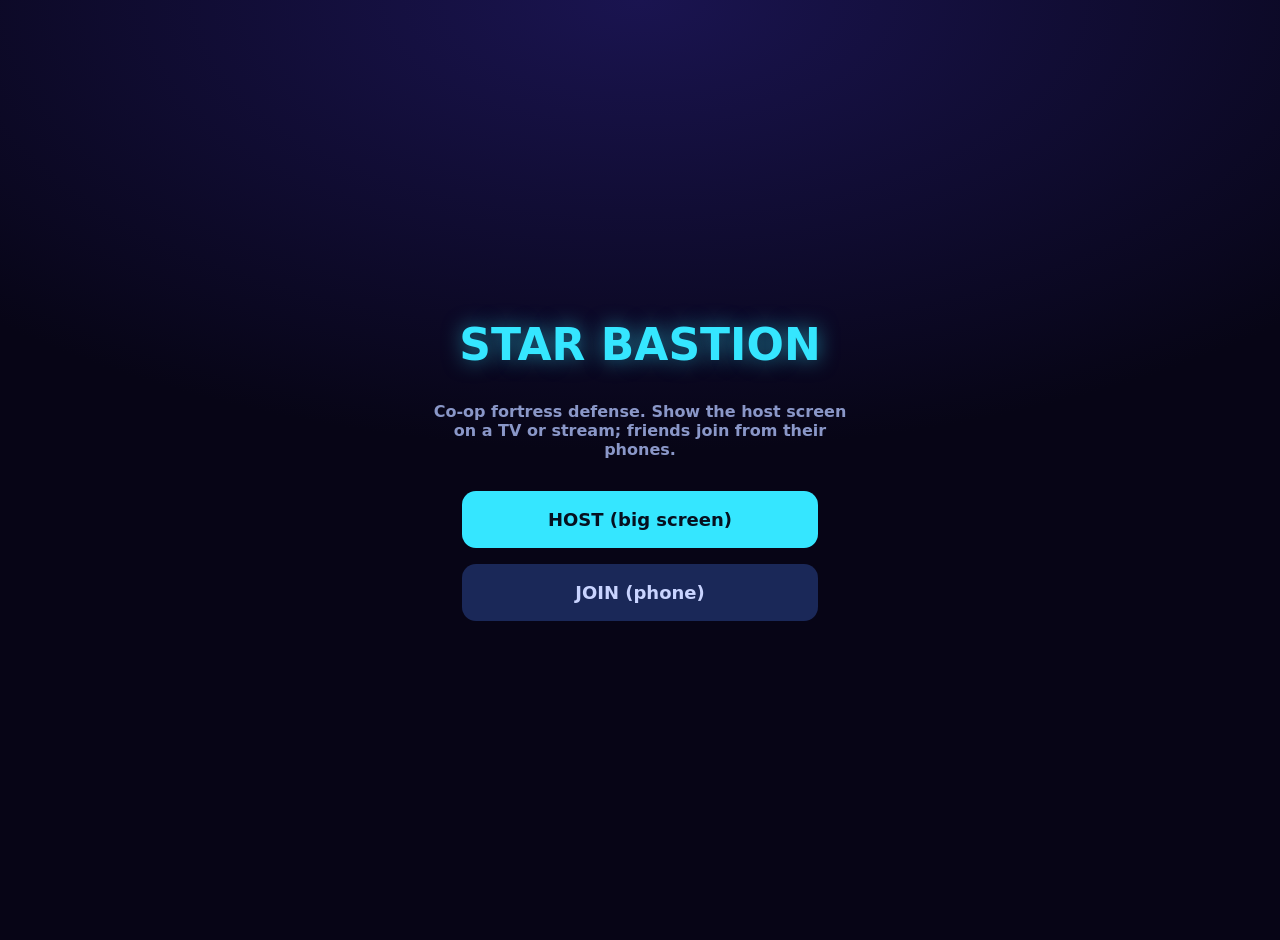
==== index.html @ b48db536 "Star Bastion Co-op: host screen, phone controller, Supabase broadcast net Co-Authored-By: Claude Son" ====
<!DOCTYPE html>
<html lang="en"><head><meta charset="utf-8"><meta name="viewport" content="width=device-width,initial-scale=1">
<link rel="manifest" href="manifest.webmanifest"><title>Star Bastion Co-op</title>
<style>
body{margin:0;min-height:100vh;display:flex;flex-direction:column;align-items:center;justify-content:center;gap:16px;background:radial-gradient(120% 80% at 50% 0,#1a1450,#070516 60%);color:#e8eeff;font:600 16px system-ui,sans-serif;text-align:center;padding:20px}
h1{font-size:44px;margin:0;color:#35e6ff;text-shadow:0 0 20px #35e6ff88}
a{display:block;width:min(320px,90vw);padding:18px;border-radius:14px;background:#35e6ff;color:#06101f;font-weight:800;text-decoration:none;font-size:18px}
a.s{background:#1a2858;color:#c9d4ff}
p{color:#8a97c8;max-width:420px}
</style></head><body>
<h1>STAR BASTION</h1><p>Co-op fortress defense. Show the host screen on a TV or stream; friends join from their phones.</p>
<a href="host.html">HOST (big screen)</a>
<a class="s" href="play.html">JOIN (phone)</a>
</body></html>
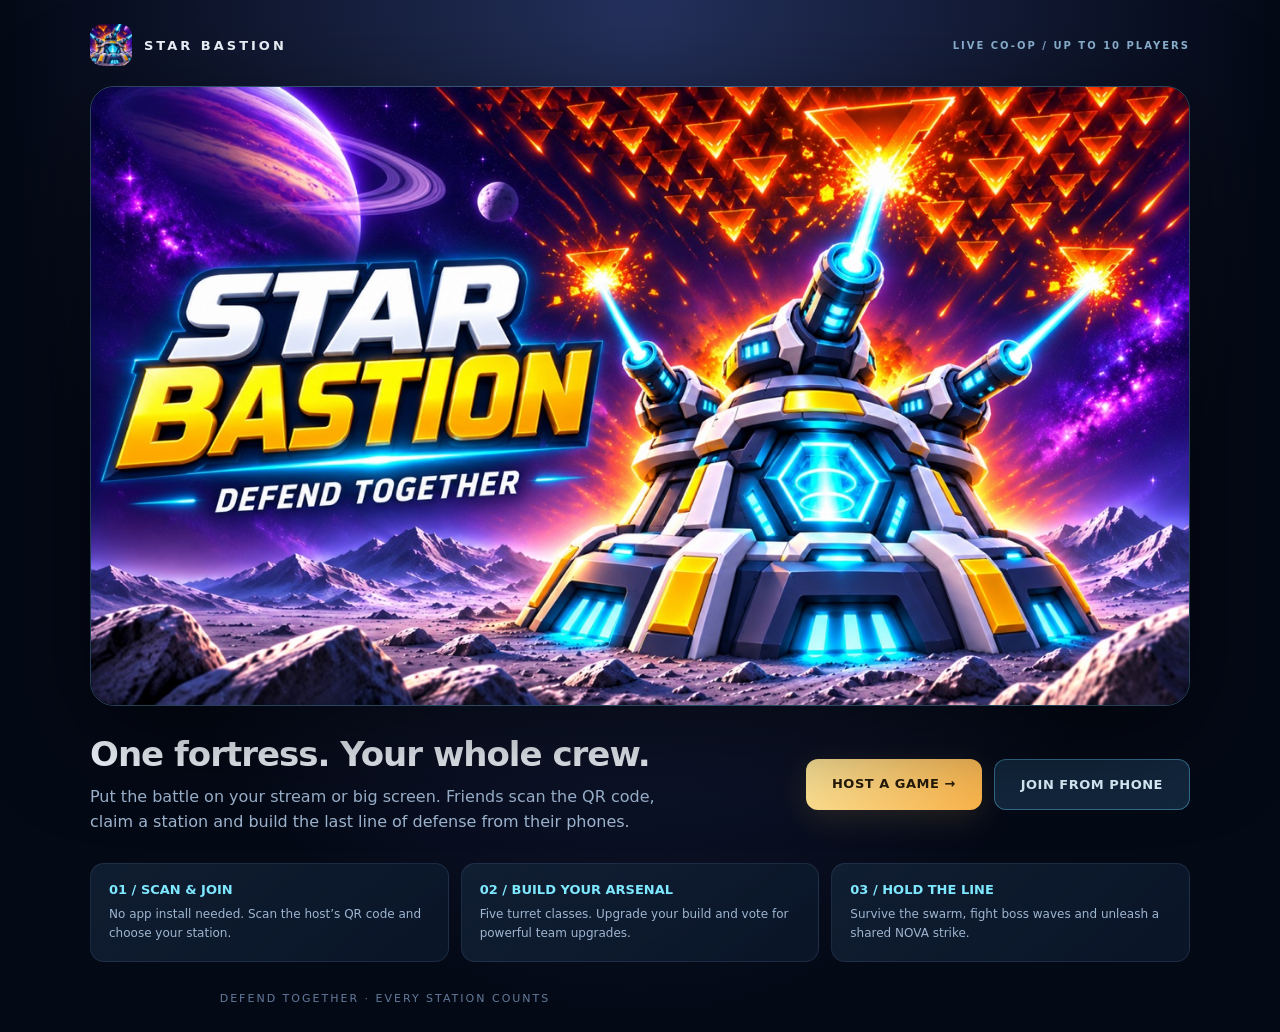
==== commit a0c540b9: "Redesign Star Bastion with premium co-op art and arcade audio" ====
--- a/index.html
+++ b/index.html
@@ -1,14 +1,3 @@
-<!DOCTYPE html>
-<html lang="en"><head><meta charset="utf-8"><meta name="viewport" content="width=device-width,initial-scale=1">
-<link rel="manifest" href="manifest.webmanifest"><title>Star Bastion Co-op</title>
-<style>
-body{margin:0;min-height:100vh;display:flex;flex-direction:column;align-items:center;justify-content:center;gap:16px;background:radial-gradient(120% 80% at 50% 0,#1a1450,#070516 60%);color:#e8eeff;font:600 16px system-ui,sans-serif;text-align:center;padding:20px}
-h1{font-size:44px;margin:0;color:#35e6ff;text-shadow:0 0 20px #35e6ff88}
-a{display:block;width:min(320px,90vw);padding:18px;border-radius:14px;background:#35e6ff;color:#06101f;font-weight:800;text-decoration:none;font-size:18px}
-a.s{background:#1a2858;color:#c9d4ff}
-p{color:#8a97c8;max-width:420px}
-</style></head><body>
-<h1>STAR BASTION</h1><p>Co-op fortress defense. Show the host screen on a TV or stream; friends join from their phones.</p>
-<a href="host.html">HOST (big screen)</a>
-<a class="s" href="play.html">JOIN (phone)</a>
-</body></html>
+<!DOCTYPE html><html lang="en"><head><meta charset="utf-8"><meta name="viewport" content="width=device-width,initial-scale=1"><meta name="theme-color" content="#040916"><meta name="description" content="Defend together. Scan the QR, claim a station, build your arsenal and survive the swarm in Star Bastion co-op."><link rel="manifest" href="manifest.webmanifest"><link rel="icon" href="assets/art/icon-192-v2.png"><link rel="apple-touch-icon" href="assets/art/icon-192-v2.png"><title>Star Bastion · Defend Together</title><link rel="stylesheet" href="premium.css"><meta property="og:title" content="Star Bastion · Defend Together"><meta property="og:description" content="One fortress. Up to ten defenders. Join from your phone."><meta property="og:image" content="assets/art/star-bastion-thumbnail-1280x720.jpg"><style>
+body{margin:0;min-height:100dvh;background:radial-gradient(ellipse at 50% 0,#25315d,#040916 70%);color:#f2f7ff;font:16px system-ui;display:grid;place-items:center;padding:24px}main{max-width:1100px;width:100%}header{display:flex;align-items:center;gap:12px;margin-bottom:20px}header img{width:42px;height:42px;border-radius:12px}header strong{letter-spacing:3px;font-size:13px}header span{margin-left:auto;font:700 10px system-ui;letter-spacing:2px;color:#8bb2d1}figure{margin:0;position:relative;border-radius:24px;overflow:hidden;border:1px solid #80d9ff44;box-shadow:0 25px 100px #0008}figure img{display:block;width:100%;height:auto}h1{position:absolute;width:1px;height:1px;overflow:hidden;clip-path:inset(50%)}.brief{display:flex;justify-content:space-between;align-items:center;gap:24px;margin:28px 0}h2{font-size:clamp(24px,3vw,34px);letter-spacing:-1px;margin:0 0 10px}p{color:#9eb5d0;line-height:1.6;margin:0;max-width:590px}nav{display:flex;gap:12px;flex-shrink:0}nav a{display:block;text-decoration:none;text-align:center;padding:17px 26px;border-radius:12px;font-weight:800;letter-spacing:.5px;font-size:13px}nav a:first-child{background:linear-gradient(120deg,#ffe79b,#ffb64b);color:#261b09;box-shadow:0 8px 32px #ffbb4722}nav a:last-child{background:#12263c;border:1px solid #62d5ff66;color:#dcf5ff}.features{display:grid;grid-template-columns:repeat(3,1fr);gap:12px}.features div{padding:18px;border:1px solid #a5c9ff1c;border-radius:14px;background:linear-gradient(140deg,#182b4299,#0a1528)}.features b{display:block;font-size:13px;color:#7ee8ff;margin-bottom:8px}.features p{font-size:12px}.footer{text-align:center;margin-top:28px;color:#627a9a;font-size:11px;letter-spacing:2px}@media(max-width:760px){body{padding:16px}.brief{display:block}nav{margin-top:20px}nav a{flex:1;padding:17px 12px}.features{grid-template-columns:1fr}header span{font-size:8px;letter-spacing:1px}figure{border-radius:16px}.footer{letter-spacing:1px}}
+</style></head><body><main><header><img src="assets/art/icon-192-v2.png" alt=""><strong>STAR BASTION</strong><span>LIVE CO-OP / UP TO 10 PLAYERS</span></header><figure><img src="assets/art/star-bastion-thumbnail-1280x720.jpg" width="1280" height="720" alt="Star Bastion fortress firing cyan lasers at an orange enemy swarm"><h1>Star Bastion — Defend Together</h1></figure><section class="brief"><div><h2>One fortress. Your whole crew.</h2><p>Put the battle on your stream or big screen. Friends scan the QR code, claim a station and build the last line of defense from their phones.</p></div><nav aria-label="Play Star Bastion"><a href="host.html">HOST A GAME →</a><a href="play.html">JOIN FROM PHONE</a></nav></section><section class="features" aria-label="Game features"><div><b>01 / SCAN & JOIN</b><p>No app install needed. Scan the host’s QR code and choose your station.</p></div><div><b>02 / BUILD YOUR ARSENAL</b><p>Five turret classes. Upgrade your build and vote for powerful team upgrades.</p></div><div><b>03 / HOLD THE LINE</b><p>Survive the swarm, fight boss waves and unleash a shared NOVA strike.</p></div></section><p class="footer">DEFEND TOGETHER · EVERY STATION COUNTS</p></main></body></html>
--- a/premium.css
+++ b/premium.css
@@ -0,0 +1,8 @@
+:root{--ink:#040916;--panel:#0b1730;--cyan:#68eaff;--gold:#ffd16b;--muted:#93a6c9;color-scheme:dark}*{box-sizing:border-box}button,a,input{touch-action:manipulation}button:focus-visible,a:focus-visible,input:focus-visible,summary:focus-visible{outline:3px solid var(--gold);outline-offset:4px}button{transition:filter .18s,transform .18s}button:hover{filter:brightness(1.14)}button:disabled{cursor:not-allowed}button:active{transform:translateY(1px)}
+.audio-panel{position:fixed;right:14px;bottom:14px;z-index:50;font:700 11px system-ui;color:#dceeff;letter-spacing:1px}.audio-panel summary{cursor:pointer;list-style:none;padding:11px 14px;border:1px solid #76dfff55;border-radius:24px;background:#071327eF;box-shadow:0 6px 30px #0008}.audio-options{position:absolute;bottom:46px;right:0;display:grid;gap:10px;width:220px;background:#09172ff5;border:1px solid #5edcff55;border-radius:16px;padding:16px;box-shadow:0 15px 60px #0009;letter-spacing:0}.audio-options button{padding:10px;border:1px solid #61e7ff55;border-radius:9px;background:#142b47;color:#d9f9ff;font:700 12px system-ui}.audio-options button[aria-pressed=true]{color:#72f6cb}.audio-options label{font:600 12px system-ui;display:grid;gap:8px}.audio-options input{width:100%;margin:0;padding:0;accent-color:#68eaff}.audio-options small{font:11px system-ui;color:#91a6c9}.audio-options [hidden]{display:none}
+/* Phone controller */
+body.controller{background:radial-gradient(ellipse at 10% 0,#26315599,transparent 65%),radial-gradient(ellipse at 100% 60%,#44207045,transparent 60%),#040916;color:#edf5ff}.controller .scr{max-width:540px;margin:auto;padding:36px 18px 74px}.controller h1{letter-spacing:-1px;font-weight:900;color:#f2f8ff;text-shadow:0 0 22px #41cfff44}.controller .sub{line-height:1.5;color:#a3b8d8}.controller #s-join{justify-content:center;padding-top:28px}.controller .join-art{width:min(240px,60vw);aspect-ratio:1;object-fit:contain;align-self:center;margin:-30px auto -8px;filter:drop-shadow(0 0 40px #47caff22);border-radius:24px}.controller #s-join h1{text-align:center;font-size:36px;margin-top:10px}.controller #s-join>.sub{text-align:center;margin-bottom:28px;letter-spacing:2px;text-transform:uppercase;font-size:11px}.controller input{background:#08172b;border:1px solid #345374;color:#fff;box-shadow:inset 0 1px 8px #0004;border-radius:12px;min-height:54px}.controller input:focus{border-color:#66dfff;outline:none;box-shadow:0 0 0 3px #59dfff22}.controller #goJoin,.controller #novaBtn{background:linear-gradient(120deg,#ffe29a,#ffb749);color:#261b0a;border:1px solid #ffe8ac;box-shadow:0 5px 25px #ffb63733;letter-spacing:1px;font-size:15px}.controller #chip{border:1px solid #6382b455;background:#081427ed;max-width:80vw;overflow:hidden;text-overflow:ellipsis;white-space:nowrap}.controller .st{background:linear-gradient(145deg,#142541,#080f22);border-width:1px;padding:20px 8px;box-shadow:inset 0 1px #ffffff12,0 8px 24px #0003}.controller .st.taken{opacity:.45}.controller .big{font-size:24px}.controller #en{color:#ffd16b}.controller .sl{min-height:136px;background:linear-gradient(145deg,#14284599,#060d1f);border-width:1px;box-shadow:inset 0 1px #ffffff0b;cursor:pointer}.controller .sl img{width:74px;height:74px;filter:drop-shadow(0 4px 6px #0009)}.controller #sheet{left:max(0px,calc((100vw - 540px)/2));right:max(0px,calc((100vw - 540px)/2));max-height:84dvh;overflow:auto;background:linear-gradient(160deg,#13263c,#071023);box-shadow:0 -20px 80px #000a;border-top-color:#ffd16b}.controller .opt{border-width:1px;background:#0d1b31;cursor:pointer}.controller .opt img{width:58px;height:58px}.controller .bar{height:21px;border:1px solid #ffffff18;background:#060c19;box-shadow:inset 0 2px 5px #0008}.controller .bar b{line-height:19px;color:#fff;text-shadow:0 1px 2px #000}.controller #bfw{box-shadow:0 8px 30px #0006;border-color:#376075}.controller .card{cursor:pointer;background:linear-gradient(135deg,#142641,#080f22);border-width:1px;box-shadow:0 10px 35px #0005}.controller .card.sel{box-shadow:0 0 0 2px #ffd16b,0 10px 40px #ffbc3a22}.controller #rdy{background:linear-gradient(120deg,#183954,#0e2543);border:1px solid #6adfff77}.controller #chg{border:1px solid #344864;background:#0c182b;color:#a1b6d3}.controller #novaBtn{animation:nova-pulse 1.5s ease-in-out infinite}@keyframes nova-pulse{50%{box-shadow:0 0 30px #ffc44a77}}
+/* Host tools */
+.host-tools{position:fixed;left:16px;bottom:14px;z-index:40;display:flex;gap:7px;flex-wrap:wrap;max-width:calc(100vw - 155px);font:700 11px system-ui}.host-tools button{font:inherit;background:linear-gradient(160deg,#122c49f5,#071326f5);color:#d9edff;border:1px solid #6addff55;border-radius:20px;padding:10px 15px;box-shadow:0 4px 18px #0006;cursor:pointer}.host-tools button.primary{background:linear-gradient(110deg,#ffe398,#ffb64b);color:#21170a;border-color:#ffdfa0}.host-tools button[aria-pressed=true]{box-shadow:0 0 0 2px #ffe096;color:#ffe096}.host-tools [hidden]{display:none!important}.host-tools .arcade-hint{color:#d9edff;align-self:center;padding:7px;background:#071326d9;border-radius:12px;font-weight:500}
+@media(max-width:600px){.host-tools{bottom:58px;left:8px;gap:4px;max-width:95vw}.host-tools button{padding:8px 10px;font-size:10px}.host-tools .arcade-hint{display:none}.controller .scr{padding-top:38px}.audio-panel{right:10px;bottom:10px}.controller #slots{gap:7px}.controller .sl{min-height:128px}}
+@media(prefers-reduced-motion:reduce){button,.bar i{transition:none}.controller #novaBtn{animation:none}}
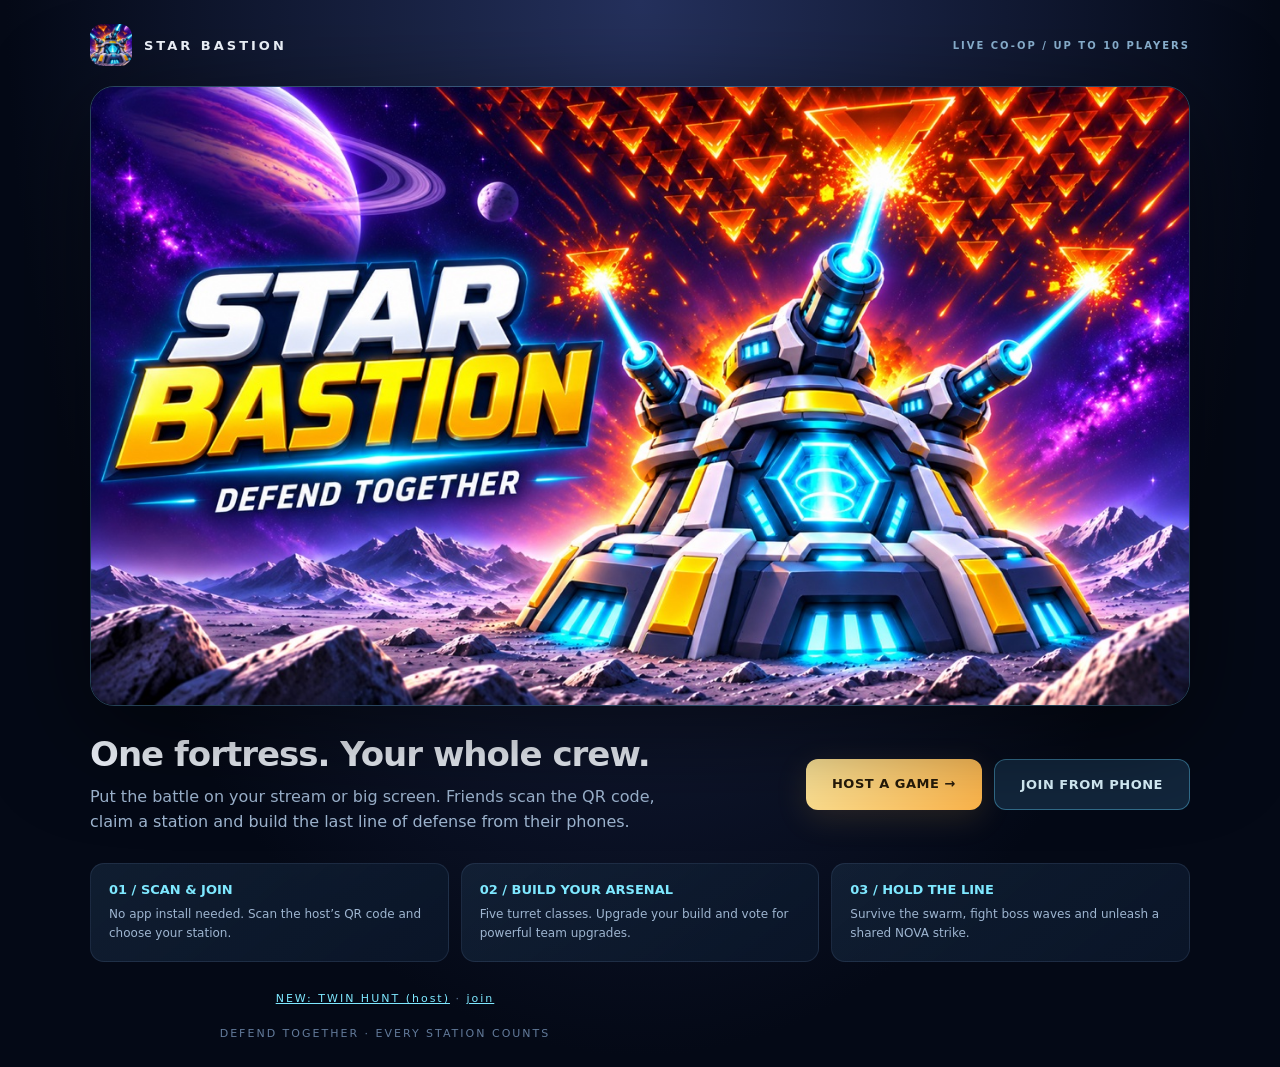
==== commit 0963f8e2: "Twin Hunt: co-op find-the-identical-pair game (host + phone, shared levels, hints, QR join) Co-Autho" ====
--- a/index.html
+++ b/index.html
@@ -1,3 +1,3 @@
 <!DOCTYPE html><html lang="en"><head><meta charset="utf-8"><meta name="viewport" content="width=device-width,initial-scale=1"><meta name="theme-color" content="#040916"><meta name="description" content="Defend together. Scan the QR, claim a station, build your arsenal and survive the swarm in Star Bastion co-op."><link rel="manifest" href="manifest.webmanifest"><link rel="icon" href="assets/art/icon-192-v2.png"><link rel="apple-touch-icon" href="assets/art/icon-192-v2.png"><title>Star Bastion · Defend Together</title><link rel="stylesheet" href="premium.css"><meta property="og:title" content="Star Bastion · Defend Together"><meta property="og:description" content="One fortress. Up to ten defenders. Join from your phone."><meta property="og:image" content="assets/art/star-bastion-thumbnail-1280x720.jpg"><style>
 body{margin:0;min-height:100dvh;background:radial-gradient(ellipse at 50% 0,#25315d,#040916 70%);color:#f2f7ff;font:16px system-ui;display:grid;place-items:center;padding:24px}main{max-width:1100px;width:100%}header{display:flex;align-items:center;gap:12px;margin-bottom:20px}header img{width:42px;height:42px;border-radius:12px}header strong{letter-spacing:3px;font-size:13px}header span{margin-left:auto;font:700 10px system-ui;letter-spacing:2px;color:#8bb2d1}figure{margin:0;position:relative;border-radius:24px;overflow:hidden;border:1px solid #80d9ff44;box-shadow:0 25px 100px #0008}figure img{display:block;width:100%;height:auto}h1{position:absolute;width:1px;height:1px;overflow:hidden;clip-path:inset(50%)}.brief{display:flex;justify-content:space-between;align-items:center;gap:24px;margin:28px 0}h2{font-size:clamp(24px,3vw,34px);letter-spacing:-1px;margin:0 0 10px}p{color:#9eb5d0;line-height:1.6;margin:0;max-width:590px}nav{display:flex;gap:12px;flex-shrink:0}nav a{display:block;text-decoration:none;text-align:center;padding:17px 26px;border-radius:12px;font-weight:800;letter-spacing:.5px;font-size:13px}nav a:first-child{background:linear-gradient(120deg,#ffe79b,#ffb64b);color:#261b09;box-shadow:0 8px 32px #ffbb4722}nav a:last-child{background:#12263c;border:1px solid #62d5ff66;color:#dcf5ff}.features{display:grid;grid-template-columns:repeat(3,1fr);gap:12px}.features div{padding:18px;border:1px solid #a5c9ff1c;border-radius:14px;background:linear-gradient(140deg,#182b4299,#0a1528)}.features b{display:block;font-size:13px;color:#7ee8ff;margin-bottom:8px}.features p{font-size:12px}.footer{text-align:center;margin-top:28px;color:#627a9a;font-size:11px;letter-spacing:2px}@media(max-width:760px){body{padding:16px}.brief{display:block}nav{margin-top:20px}nav a{flex:1;padding:17px 12px}.features{grid-template-columns:1fr}header span{font-size:8px;letter-spacing:1px}figure{border-radius:16px}.footer{letter-spacing:1px}}
-</style></head><body><main><header><img src="assets/art/icon-192-v2.png" alt=""><strong>STAR BASTION</strong><span>LIVE CO-OP / UP TO 10 PLAYERS</span></header><figure><img src="assets/art/star-bastion-thumbnail-1280x720.jpg" width="1280" height="720" alt="Star Bastion fortress firing cyan lasers at an orange enemy swarm"><h1>Star Bastion — Defend Together</h1></figure><section class="brief"><div><h2>One fortress. Your whole crew.</h2><p>Put the battle on your stream or big screen. Friends scan the QR code, claim a station and build the last line of defense from their phones.</p></div><nav aria-label="Play Star Bastion"><a href="host.html">HOST A GAME →</a><a href="play.html">JOIN FROM PHONE</a></nav></section><section class="features" aria-label="Game features"><div><b>01 / SCAN & JOIN</b><p>No app install needed. Scan the host’s QR code and choose your station.</p></div><div><b>02 / BUILD YOUR ARSENAL</b><p>Five turret classes. Upgrade your build and vote for powerful team upgrades.</p></div><div><b>03 / HOLD THE LINE</b><p>Survive the swarm, fight boss waves and unleash a shared NOVA strike.</p></div></section><p class="footer">DEFEND TOGETHER · EVERY STATION COUNTS</p></main></body></html>
+</style></head><body><main><header><img src="assets/art/icon-192-v2.png" alt=""><strong>STAR BASTION</strong><span>LIVE CO-OP / UP TO 10 PLAYERS</span></header><figure><img src="assets/art/star-bastion-thumbnail-1280x720.jpg" width="1280" height="720" alt="Star Bastion fortress firing cyan lasers at an orange enemy swarm"><h1>Star Bastion — Defend Together</h1></figure><section class="brief"><div><h2>One fortress. Your whole crew.</h2><p>Put the battle on your stream or big screen. Friends scan the QR code, claim a station and build the last line of defense from their phones.</p></div><nav aria-label="Play Star Bastion"><a href="host.html">HOST A GAME →</a><a href="play.html">JOIN FROM PHONE</a></nav></section><section class="features" aria-label="Game features"><div><b>01 / SCAN & JOIN</b><p>No app install needed. Scan the host’s QR code and choose your station.</p></div><div><b>02 / BUILD YOUR ARSENAL</b><p>Five turret classes. Upgrade your build and vote for powerful team upgrades.</p></div><div><b>03 / HOLD THE LINE</b><p>Survive the swarm, fight boss waves and unleash a shared NOVA strike.</p></div></section><p class="footer"><a href="twin/host.html" style="color:#7ee8ff">NEW: TWIN HUNT (host)</a> · <a href="twin/play.html" style="color:#7ee8ff">join</a><br><br>DEFEND TOGETHER · EVERY STATION COUNTS</p></main></body></html>
--- a/premium.css
+++ b/premium.css
@@ -6,3 +6,28 @@
 .host-tools{position:fixed;left:16px;bottom:14px;z-index:40;display:flex;gap:7px;flex-wrap:wrap;max-width:calc(100vw - 155px);font:700 11px system-ui}.host-tools button{font:inherit;background:linear-gradient(160deg,#122c49f5,#071326f5);color:#d9edff;border:1px solid #6addff55;border-radius:20px;padding:10px 15px;box-shadow:0 4px 18px #0006;cursor:pointer}.host-tools button.primary{background:linear-gradient(110deg,#ffe398,#ffb64b);color:#21170a;border-color:#ffdfa0}.host-tools button[aria-pressed=true]{box-shadow:0 0 0 2px #ffe096;color:#ffe096}.host-tools [hidden]{display:none!important}.host-tools .arcade-hint{color:#d9edff;align-self:center;padding:7px;background:#071326d9;border-radius:12px;font-weight:500}
 @media(max-width:600px){.host-tools{bottom:58px;left:8px;gap:4px;max-width:95vw}.host-tools button{padding:8px 10px;font-size:10px}.host-tools .arcade-hint{display:none}.controller .scr{padding-top:38px}.audio-panel{right:10px;bottom:10px}.controller #slots{gap:7px}.controller .sl{min-height:128px}}
 @media(prefers-reduced-motion:reduce){button,.bar i{transition:none}.controller #novaBtn{animation:none}}
+
+.host-tools select{font:700 11px system-ui;max-width:190px;border:1px solid #6addff55;border-radius:20px;background:#09172ff2;color:#d9edff;padding:8px 12px;cursor:pointer;box-shadow:0 4px 18px #0006}.host-tools select:focus-visible{outline:3px solid #ffd16b;outline-offset:3px}.controller .sector-strip{display:flex;justify-content:space-between;gap:8px;margin:12px 0 -3px;font-size:9px;letter-spacing:1.2px;color:#8fa8c7}.sector-strip strong{font-weight:700;letter-spacing:.5px}@media(max-width:600px){.host-tools select{font-size:10px;max-width:170px}}
+/* Android's flex layout must scroll the controls, never squash the battlefield. */
+.controller #s-play{overflow-y:auto;overscroll-behavior-y:contain;scroll-padding-bottom:24px}
+.controller #s-play>*,.controller #bfw{flex-shrink:0}
+.controller #bfw{flex:0 0 auto;width:100%;aspect-ratio:80/41;min-height:160px;position:relative}
+.controller #bf{display:block;width:100%;height:auto;aspect-ratio:80/41}
+
+.controller .battle-view-tools{display:flex;justify-content:space-between;align-items:center;gap:8px;margin:7px 0 -3px}.battle-view-tools span{font:10px system-ui;color:#91abc8}.controller #battleView{font:700 10px system-ui;padding:8px 10px;min-height:32px;border:1px solid #64dbff55;background:#10243b;color:#9cecff;border-radius:8px}.controller #bfw,.controller #bf{transition:none}
+
+/* Battle-first phone layout: controls stay available without covering the action. */
+.controller #s-play{overflow:hidden;padding-bottom:max(10px,env(safe-area-inset-bottom));gap:0}
+.controller #s-play #bfw{flex:1 1 180px;min-height:180px;aspect-ratio:auto;margin-top:8px}
+.controller #s-play #bf{width:100%;height:100%;aspect-ratio:auto;position:absolute;inset:0}
+.controller .battle-actions{display:flex;gap:8px;margin-top:10px;flex-shrink:0}
+.controller .battle-actions button{flex:1;min-height:48px;margin:0!important;font-size:12px!important;padding:10px!important}
+.controller #upgradesBtn{background:linear-gradient(135deg,#15334c,#0b1d34);border:1px solid #6adfff77;color:#b8f0ff}
+.controller #upgradePanel{position:absolute;z-index:12;left:10px;right:10px;bottom:max(70px,calc(env(safe-area-inset-bottom) + 64px));max-height:72%;overflow-y:auto;padding:12px;background:linear-gradient(145deg,#13283f,#061020);border:1px solid #4e99b5;border-radius:18px;box-shadow:0 -12px 50px #000b}
+.controller #upgradePanel[hidden]{display:none}
+.controller .upgrade-heading{display:flex;align-items:center;justify-content:space-between;color:#a5dcf4;font-size:11px;letter-spacing:1px}
+.controller #closeUpgrades{padding:8px 13px;min-height:36px}
+.controller #upgradePanel #slots{margin:8px 0}.controller #upgradePanel .sl{min-height:112px}.controller #upgradePanel .sl img{width:58px;height:58px}
+@media(max-height:600px){.controller #s-play{padding-top:max(22px,env(safe-area-inset-top))}.controller #s-play .sector-strip{margin-top:6px}.controller .battle-view-tools span{max-width:48%}.controller .battle-actions button{min-height:42px}}
+
+#playerAdmin{position:fixed;z-index:60;left:16px;bottom:72px;width:min(380px,calc(100vw - 32px));padding:18px;border:1px solid #65dfff66;border-radius:16px;background:#09172ff5;color:#d9edff;box-shadow:0 10px 60px #000b;font:14px system-ui}#playerAdmin[hidden]{display:none}#playerAdmin p{font-size:12px;color:#9cb6d3}#playerAdmin select{display:block;width:100%;padding:12px;background:#142945;color:white;border:1px solid #4b8199;border-radius:8px;margin:12px 0}#playerAdmin button{padding:10px 14px;border-radius:8px;border:1px solid #ffffff33;background:#19344a;color:white;cursor:pointer}#playerAdmin #adminKick{background:#95364d}#playerAdmin button:disabled{opacity:.4}#adminResult{margin-top:10px;color:#ffd16b}
